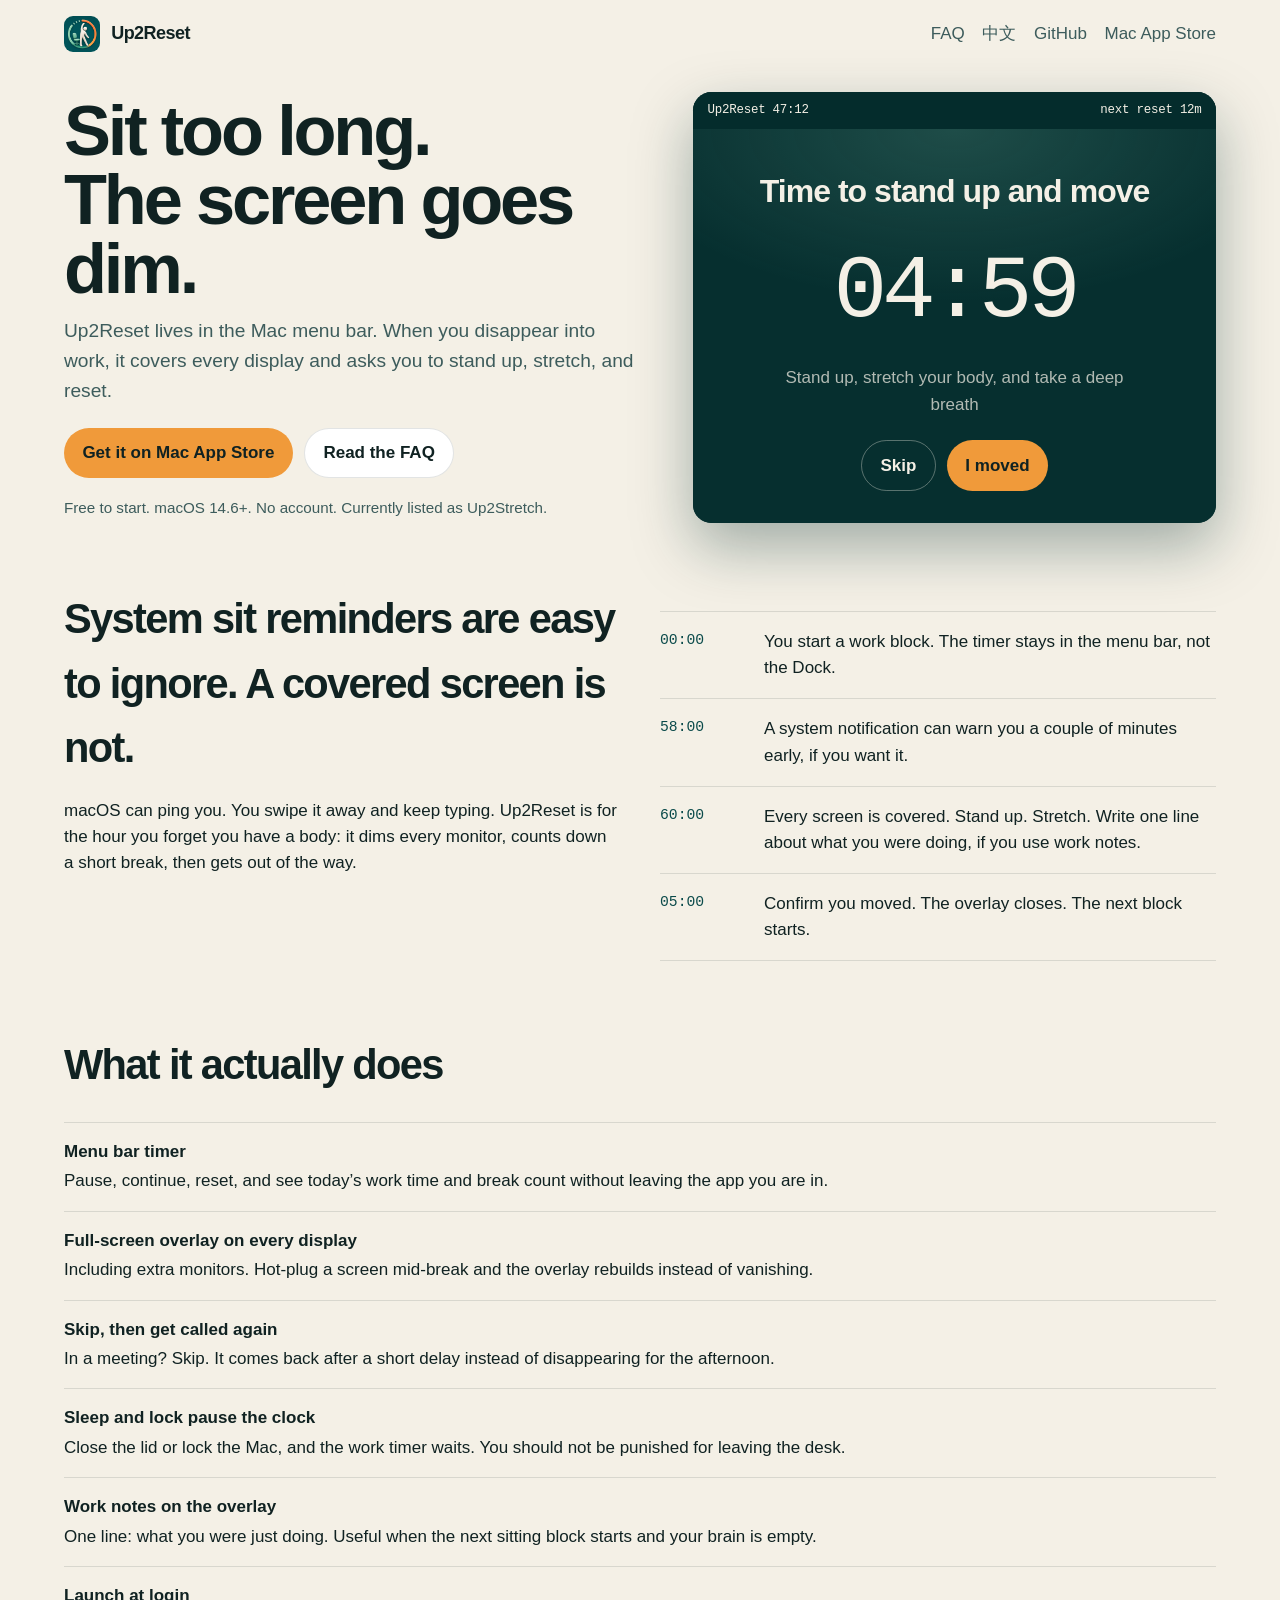
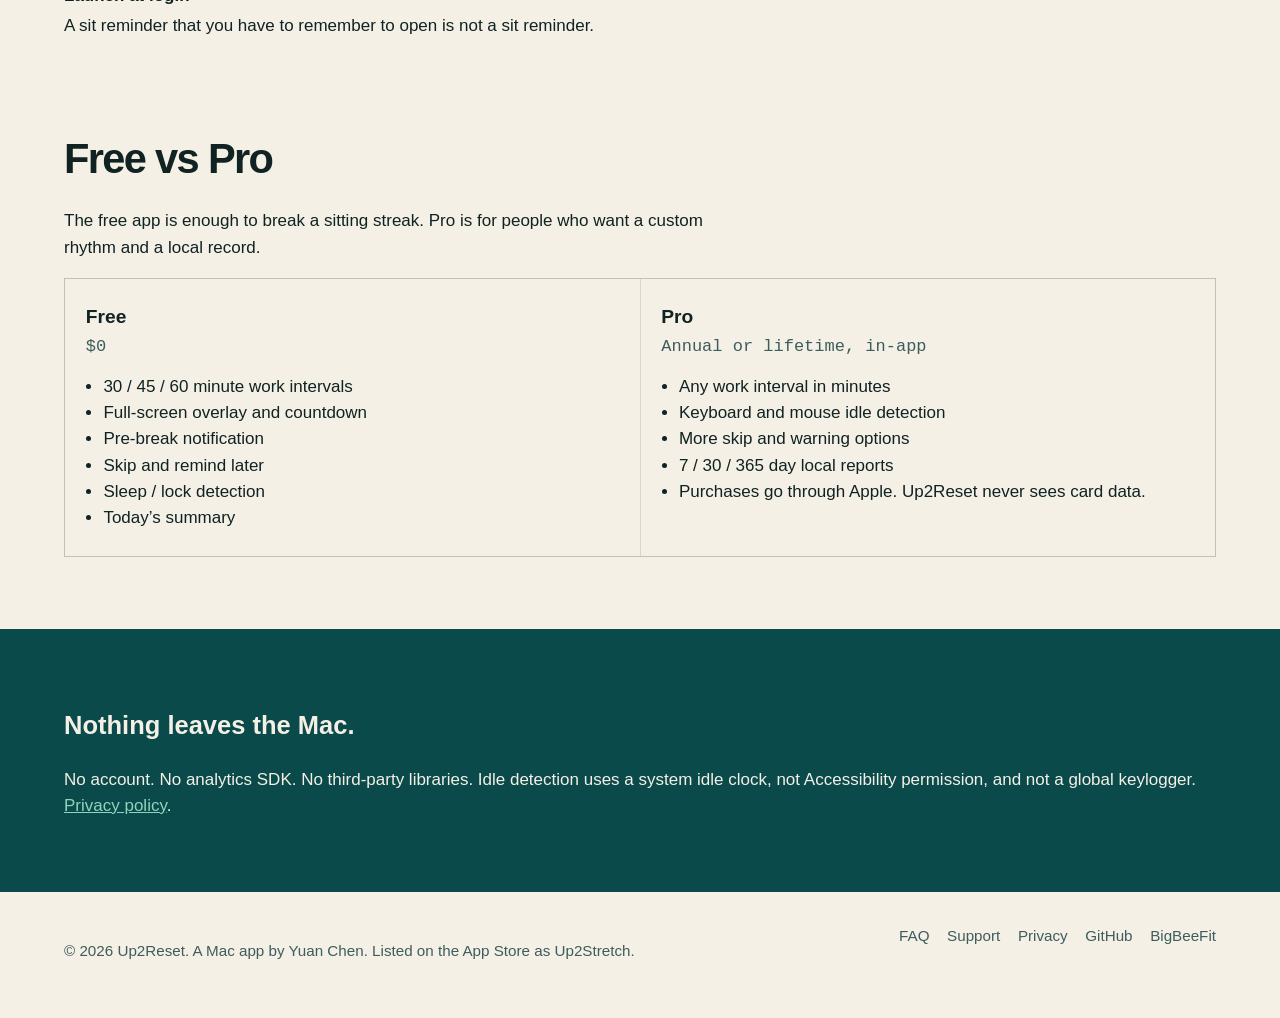
==== index.html @ 181621e6 "Initial public site and FAQ for Up2Reset. Product landing, privacy, support, and GitHub-indexed FAQ " ====
<!DOCTYPE html>
<html lang="en">
<head>
  <meta charset="utf-8">
  <meta name="viewport" content="width=device-width, initial-scale=1">
  <title>Up2Reset — Mac menu bar reminder to stand up and reset</title>
  <meta name="description" content="Up2Reset is a native macOS menu bar app that covers every screen when you have been sitting too long. Stand up, stretch, reset, then get back to work. No account. Data stays on your Mac.">
  <link rel="canonical" href="https://up2reset.com/">
  <link rel="alternate" hreflang="en" href="https://up2reset.com/">
  <link rel="alternate" hreflang="zh" href="https://up2reset.com/zh/">
  <link rel="alternate" hreflang="x-default" href="https://up2reset.com/">
  <meta property="og:type" content="website">
  <meta property="og:title" content="Up2Reset — sit less, reset at work">
  <meta property="og:description" content="A macOS menu bar timer that covers every display when it is time to stand up.">
  <meta property="og:url" content="https://up2reset.com/">
  <meta property="og:image" content="https://up2reset.com/assets/icon.png">
  <meta name="twitter:card" content="summary">
  <link rel="icon" href="/assets/icon.png">
  <link rel="stylesheet" href="/assets/site.css">
  <script type="application/ld+json">
  {
    "@context": "https://schema.org",
    "@graph": [
      {
        "@type": "SoftwareApplication",
        "name": "Up2Reset",
        "alternateName": "Up2Stretch",
        "applicationCategory": "HealthApplication",
        "operatingSystem": "macOS 14.6",
        "offers": {
          "@type": "Offer",
          "price": "0",
          "priceCurrency": "USD"
        },
        "description": "A native macOS menu bar app that reminds knowledge workers to stand up and take a short movement break.",
        "url": "https://up2reset.com/",
        "downloadUrl": "https://apps.apple.com/us/app/up2stretch/id6447865036?mt=12",
        "author": {
          "@type": "Person",
          "name": "Yuan Chen"
        }
      },
      {
        "@type": "FAQPage",
        "mainEntity": [
          {
            "@type": "Question",
            "name": "What is Up2Reset?",
            "acceptedAnswer": {
              "@type": "Answer",
              "text": "Up2Reset is a native macOS menu bar app for people who sit too long while coding, designing, writing, or studying. It times your work session and covers every screen when it is time to stand up."
            }
          },
          {
            "@type": "Question",
            "name": "Does Up2Reset collect my data?",
            "acceptedAnswer": {
              "@type": "Answer",
              "text": "No. Settings, today's summary, work notes, and reports stay on your Mac. There is no account and no analytics SDK."
            }
          },
          {
            "@type": "Question",
            "name": "Why does the Mac App Store listing say Up2Stretch?",
            "acceptedAnswer": {
              "@type": "Answer",
              "text": "The current Mac App Store listing is named Up2Stretch. Up2Reset is the product brand. Same app, same developer, same download."
            }
          }
        ]
      }
    ]
  }
  </script>
</head>
<body>
  <a class="skip" href="#main">Skip to content</a>
  <header class="wrap topbar">
    <a class="brand" href="/">
      <img src="/assets/icon.png" width="36" height="36" alt="">
      Up2Reset
    </a>
    <nav class="nav" aria-label="Primary">
      <a href="/faq/">FAQ</a>
      <a href="/zh/">中文</a>
      <a href="https://github.com/chenhuaizhe/up2reset">GitHub</a>
      <a href="https://apps.apple.com/us/app/up2stretch/id6447865036?mt=12">Mac App Store</a>
    </nav>
  </header>

  <main id="main">
    <section class="wrap hero">
      <div>
        <h1>Sit too long.<br>The screen goes dim.</h1>
        <p class="lede">Up2Reset lives in the Mac menu bar. When you disappear into work, it covers every display and asks you to stand up, stretch, and reset.</p>
        <div class="hero-actions">
          <a class="btn btn-primary" href="https://apps.apple.com/us/app/up2stretch/id6447865036?mt=12">Get it on Mac App Store</a>
          <a class="btn" href="/faq/" style="background:#fff;color:inherit;border:1px solid var(--line)">Read the FAQ</a>
        </div>
        <p class="note">Free to start. macOS 14.6+. No account. Currently listed as Up2Stretch.</p>
      </div>
      <div class="stage" aria-label="Break overlay preview">
        <div class="menubar">
          <span>Up2Reset  47:12</span>
          <span>next reset 12m</span>
        </div>
        <div class="overlay">
          <h2>Time to stand up and move</h2>
          <p class="count" id="count">05:00</p>
          <p class="prompt">Stand up, stretch your body, and take a deep breath</p>
          <div class="overlay-actions">
            <span class="btn btn-ghost">Skip</span>
            <span class="btn btn-primary">I moved</span>
          </div>
        </div>
      </div>
    </section>

    <section class="section">
      <div class="wrap split">
        <div>
          <h2>System sit reminders are easy to ignore. A covered screen is not.</h2>
          <p>macOS can ping you. You swipe it away and keep typing. Up2Reset is for the hour you forget you have a body: it dims every monitor, counts down a short break, then gets out of the way.</p>
        </div>
        <ol class="beats">
          <li>
            <time>00:00</time>
            <div>You start a work block. The timer stays in the menu bar, not the Dock.</div>
          </li>
          <li>
            <time>58:00</time>
            <div>A system notification can warn you a couple of minutes early, if you want it.</div>
          </li>
          <li>
            <time>60:00</time>
            <div>Every screen is covered. Stand up. Stretch. Write one line about what you were doing, if you use work notes.</div>
          </li>
          <li>
            <time>05:00</time>
            <div>Confirm you moved. The overlay closes. The next block starts.</div>
          </li>
        </ol>
      </div>
    </section>

    <section class="section">
      <div class="wrap">
        <h2>What it actually does</h2>
        <ul class="facts">
          <li>
            <strong>Menu bar timer</strong>
            Pause, continue, reset, and see today’s work time and break count without leaving the app you are in.
          </li>
          <li>
            <strong>Full-screen overlay on every display</strong>
            Including extra monitors. Hot-plug a screen mid-break and the overlay rebuilds instead of vanishing.
          </li>
          <li>
            <strong>Skip, then get called again</strong>
            In a meeting? Skip. It comes back after a short delay instead of disappearing for the afternoon.
          </li>
          <li>
            <strong>Sleep and lock pause the clock</strong>
            Close the lid or lock the Mac, and the work timer waits. You should not be punished for leaving the desk.
          </li>
          <li>
            <strong>Work notes on the overlay</strong>
            One line: what you were just doing. Useful when the next sitting block starts and your brain is empty.
          </li>
          <li>
            <strong>Launch at login</strong>
            A sit reminder that you have to remember to open is not a sit reminder.
          </li>
        </ul>
      </div>
    </section>

    <section class="section">
      <div class="wrap">
        <h2>Free vs Pro</h2>
        <p>The free app is enough to break a sitting streak. Pro is for people who want a custom rhythm and a local record.</p>
        <div class="plans">
          <article class="plan">
            <h3>Free</h3>
            <p class="price">$0</p>
            <ul>
              <li>30 / 45 / 60 minute work intervals</li>
              <li>Full-screen overlay and countdown</li>
              <li>Pre-break notification</li>
              <li>Skip and remind later</li>
              <li>Sleep / lock detection</li>
              <li>Today’s summary</li>
            </ul>
          </article>
          <article class="plan">
            <h3>Pro</h3>
            <p class="price">Annual or lifetime, in-app</p>
            <ul>
              <li>Any work interval in minutes</li>
              <li>Keyboard and mouse idle detection</li>
              <li>More skip and warning options</li>
              <li>7 / 30 / 365 day local reports</li>
              <li>Purchases go through Apple. Up2Reset never sees card data.</li>
            </ul>
          </article>
        </div>
      </div>
    </section>

    <section class="band">
      <div class="wrap">
        <h2>Nothing leaves the Mac.</h2>
        <p>No account. No analytics SDK. No third-party libraries. Idle detection uses a system idle clock, not Accessibility permission, and not a global keylogger. <a href="/privacy/">Privacy policy</a>.</p>
      </div>
    </section>
  </main>

  <footer class="foot">
    <div class="wrap">
      <p>© 2026 Up2Reset. A Mac app by Yuan Chen. Listed on the App Store as Up2Stretch.</p>
      <nav>
        <a href="/faq/">FAQ</a>
        <a href="/support/">Support</a>
        <a href="/privacy/">Privacy</a>
        <a href="https://github.com/chenhuaizhe/up2reset">GitHub</a>
        <a href="https://www.bigbeefit.com/">BigBeeFit</a>
      </nav>
    </div>
  </footer>
  <script src="/assets/site.js"></script>
</body>
</html>
---- assets/site.css ----
:root {
  --teal: #0a4a4a;
  --teal-deep: #062f2f;
  --mint: #8ed4bc;
  --orange: #f09a3a;
  --cream: #f4f0e6;
  --ink: #102222;
  --muted: #3d5c5c;
  --line: color-mix(in oklab, var(--ink) 12%, transparent);
  --font: -apple-system, BlinkMacSystemFont, "Segoe UI", sans-serif;
  --mono: ui-monospace, "SF Mono", Menlo, monospace;
  --max: 72rem;
  --pad: clamp(1.25rem, 4vw, 2.5rem);
}

*,
*::before,
*::after {
  box-sizing: border-box;
}

html {
  scroll-behavior: smooth;
}

body {
  margin: 0;
  color: var(--ink);
  background: var(--cream);
  font-family: var(--font);
  font-size: 1.0625rem;
  line-height: 1.55;
  text-rendering: optimizeLegibility;
}

img {
  max-width: 100%;
  height: auto;
}

a {
  color: var(--teal);
}

a:hover {
  color: var(--teal-deep);
}

:focus-visible {
  outline: 3px solid var(--orange);
  outline-offset: 3px;
}

.skip {
  position: absolute;
  left: 1rem;
  top: -3rem;
  background: var(--ink);
  color: var(--cream);
  padding: 0.5rem 0.75rem;
}

.skip:focus {
  top: 1rem;
}

.wrap {
  width: min(var(--max), 100% - var(--pad) * 2);
  margin-inline: auto;
}

.topbar {
  display: flex;
  align-items: center;
  justify-content: space-between;
  gap: 1rem;
  padding: 1rem 0;
}

.brand {
  display: flex;
  align-items: center;
  gap: 0.7rem;
  color: inherit;
  text-decoration: none;
  font-weight: 700;
  letter-spacing: -0.03em;
  font-size: 1.125rem;
}

.brand img {
  width: 36px;
  height: 36px;
  border-radius: 9px;
}

.nav {
  display: flex;
  flex-wrap: wrap;
  gap: 0.35rem 1.1rem;
  align-items: center;
}

.nav a {
  color: var(--muted);
  text-decoration: none;
}

.nav a:hover,
.nav a[aria-current="page"] {
  color: var(--ink);
}

.btn {
  display: inline-flex;
  align-items: center;
  justify-content: center;
  gap: 0.4rem;
  border: 0;
  border-radius: 999px;
  padding: 0.7rem 1.15rem;
  font: inherit;
  font-weight: 700;
  text-decoration: none;
  cursor: pointer;
}

.btn-primary {
  background: var(--orange);
  color: var(--ink);
}

.btn-primary:hover {
  color: var(--ink);
  filter: brightness(1.05);
}

.btn-ghost {
  background: transparent;
  color: var(--cream);
  border: 1px solid color-mix(in oklab, var(--cream) 35%, transparent);
}

.hero {
  display: grid;
  grid-template-columns: minmax(0, 1.05fr) minmax(18rem, 0.95fr);
  gap: clamp(1.5rem, 4vw, 3.5rem);
  align-items: center;
  padding: 1.5rem 0 4rem;
}

.hero h1 {
  margin: 0 0 0.85rem;
  font-size: clamp(2.4rem, 6vw, 4.4rem);
  line-height: 0.98;
  letter-spacing: -0.045em;
}

.lede {
  margin: 0 0 1.4rem;
  font-size: 1.2rem;
  max-width: 36rem;
  color: var(--muted);
}

.hero-actions {
  display: flex;
  flex-wrap: wrap;
  gap: 0.7rem;
  margin-bottom: 1.1rem;
}

.note {
  margin: 0;
  color: var(--muted);
  font-size: 0.95rem;
}

.stage {
  background: var(--teal-deep);
  color: var(--cream);
  border-radius: 1.15rem;
  overflow: hidden;
  box-shadow: 0 24px 60px color-mix(in oklab, var(--teal-deep) 35%, transparent);
}

.menubar {
  display: flex;
  justify-content: space-between;
  gap: 1rem;
  padding: 0.55rem 0.9rem;
  background: color-mix(in oklab, black 28%, var(--teal));
  font-family: var(--mono);
  font-size: 0.78rem;
  letter-spacing: -0.02em;
}

.overlay {
  min-height: 22rem;
  padding: 2.4rem 1.2rem 2rem;
  text-align: center;
  background:
    radial-gradient(120% 80% at 50% 0%, color-mix(in oklab, var(--mint) 18%, transparent), transparent 55%),
    var(--teal-deep);
}

.overlay h2 {
  margin: 0;
  font-size: clamp(1.4rem, 3vw, 2rem);
  letter-spacing: -0.03em;
}

.count {
  margin: 0.4rem 0 0.2rem;
  font-family: var(--mono);
  font-weight: 200;
  font-size: clamp(3.6rem, 8vw, 5.6rem);
  letter-spacing: -0.06em;
  font-variant-numeric: tabular-nums;
}

.prompt {
  margin: 0 auto 1.4rem;
  max-width: 24rem;
  color: color-mix(in oklab, var(--cream) 72%, transparent);
}

.overlay-actions {
  display: flex;
  justify-content: center;
  gap: 0.7rem;
}

.section {
  padding: 0 0 4.5rem;
}

.section h2 {
  margin: 0 0 0.75rem;
  font-size: clamp(1.8rem, 4vw, 2.6rem);
  letter-spacing: -0.04em;
}

.section > .wrap > p,
.prose p {
  max-width: 40rem;
}

.split {
  display: grid;
  grid-template-columns: 1fr 1fr;
  gap: 2.5rem;
  align-items: start;
}

.beats {
  margin: 1.5rem 0 0;
  padding: 0;
  list-style: none;
  border-top: 1px solid var(--line);
}

.beats li {
  display: grid;
  grid-template-columns: 5.5rem 1fr;
  gap: 1rem;
  padding: 1.05rem 0;
  border-bottom: 1px solid var(--line);
}

.beats time {
  font-family: var(--mono);
  color: var(--teal);
  font-size: 0.92rem;
}

.facts {
  margin: 1.5rem 0 0;
  padding: 0;
  list-style: none;
}

.facts li {
  padding: 1rem 0;
  border-top: 1px solid var(--line);
}

.facts strong {
  display: block;
  margin-bottom: 0.2rem;
}

.band {
  background: var(--teal);
  color: var(--cream);
  padding: 3.5rem 0;
}

.band a {
  color: var(--mint);
}

.band h2 {
  color: var(--cream);
}

.plans {
  display: grid;
  grid-template-columns: 1fr 1fr;
  gap: 1px;
  background: var(--line);
  border: 1px solid var(--line);
}

.plan {
  background: var(--cream);
  padding: 1.4rem 1.3rem 1.5rem;
}

.plan h3 {
  margin: 0 0 0.2rem;
  font-size: 1.2rem;
}

.price {
  font-family: var(--mono);
  margin: 0 0 0.8rem;
  color: var(--muted);
}

.plan ul {
  margin: 0;
  padding-left: 1.1rem;
}

.faq details {
  border-top: 1px solid var(--line);
}

.faq details:last-child {
  border-bottom: 1px solid var(--line);
}

.faq summary {
  cursor: pointer;
  padding: 1rem 0;
  font-weight: 700;
}

.faq details p {
  margin: 0 0 1rem;
  color: var(--muted);
}

.page-hero {
  padding: 2rem 0 2.5rem;
}

.page-hero h1 {
  margin: 0 0 0.6rem;
  font-size: clamp(2rem, 5vw, 3.2rem);
  letter-spacing: -0.04em;
}

.prose h2 {
  margin-top: 2rem;
  letter-spacing: -0.03em;
}

.prose ul {
  padding-left: 1.15rem;
}

.foot {
  padding: 2rem 0 2.5rem;
  color: var(--muted);
  font-size: 0.95rem;
}

.foot .wrap {
  display: flex;
  flex-wrap: wrap;
  gap: 0.8rem 1.4rem;
  justify-content: space-between;
}

.foot nav {
  display: flex;
  flex-wrap: wrap;
  gap: 0.8rem 1.1rem;
}

.foot a {
  color: var(--muted);
  text-decoration: none;
}

.foot a:hover {
  color: var(--ink);
}

@media (max-width: 840px) {
  .hero,
  .split,
  .plans {
    grid-template-columns: 1fr;
  }

  .beats li {
    grid-template-columns: 1fr;
    gap: 0.25rem;
  }
}

@media (prefers-reduced-motion: reduce) {
  html {
    scroll-behavior: auto;
  }
}
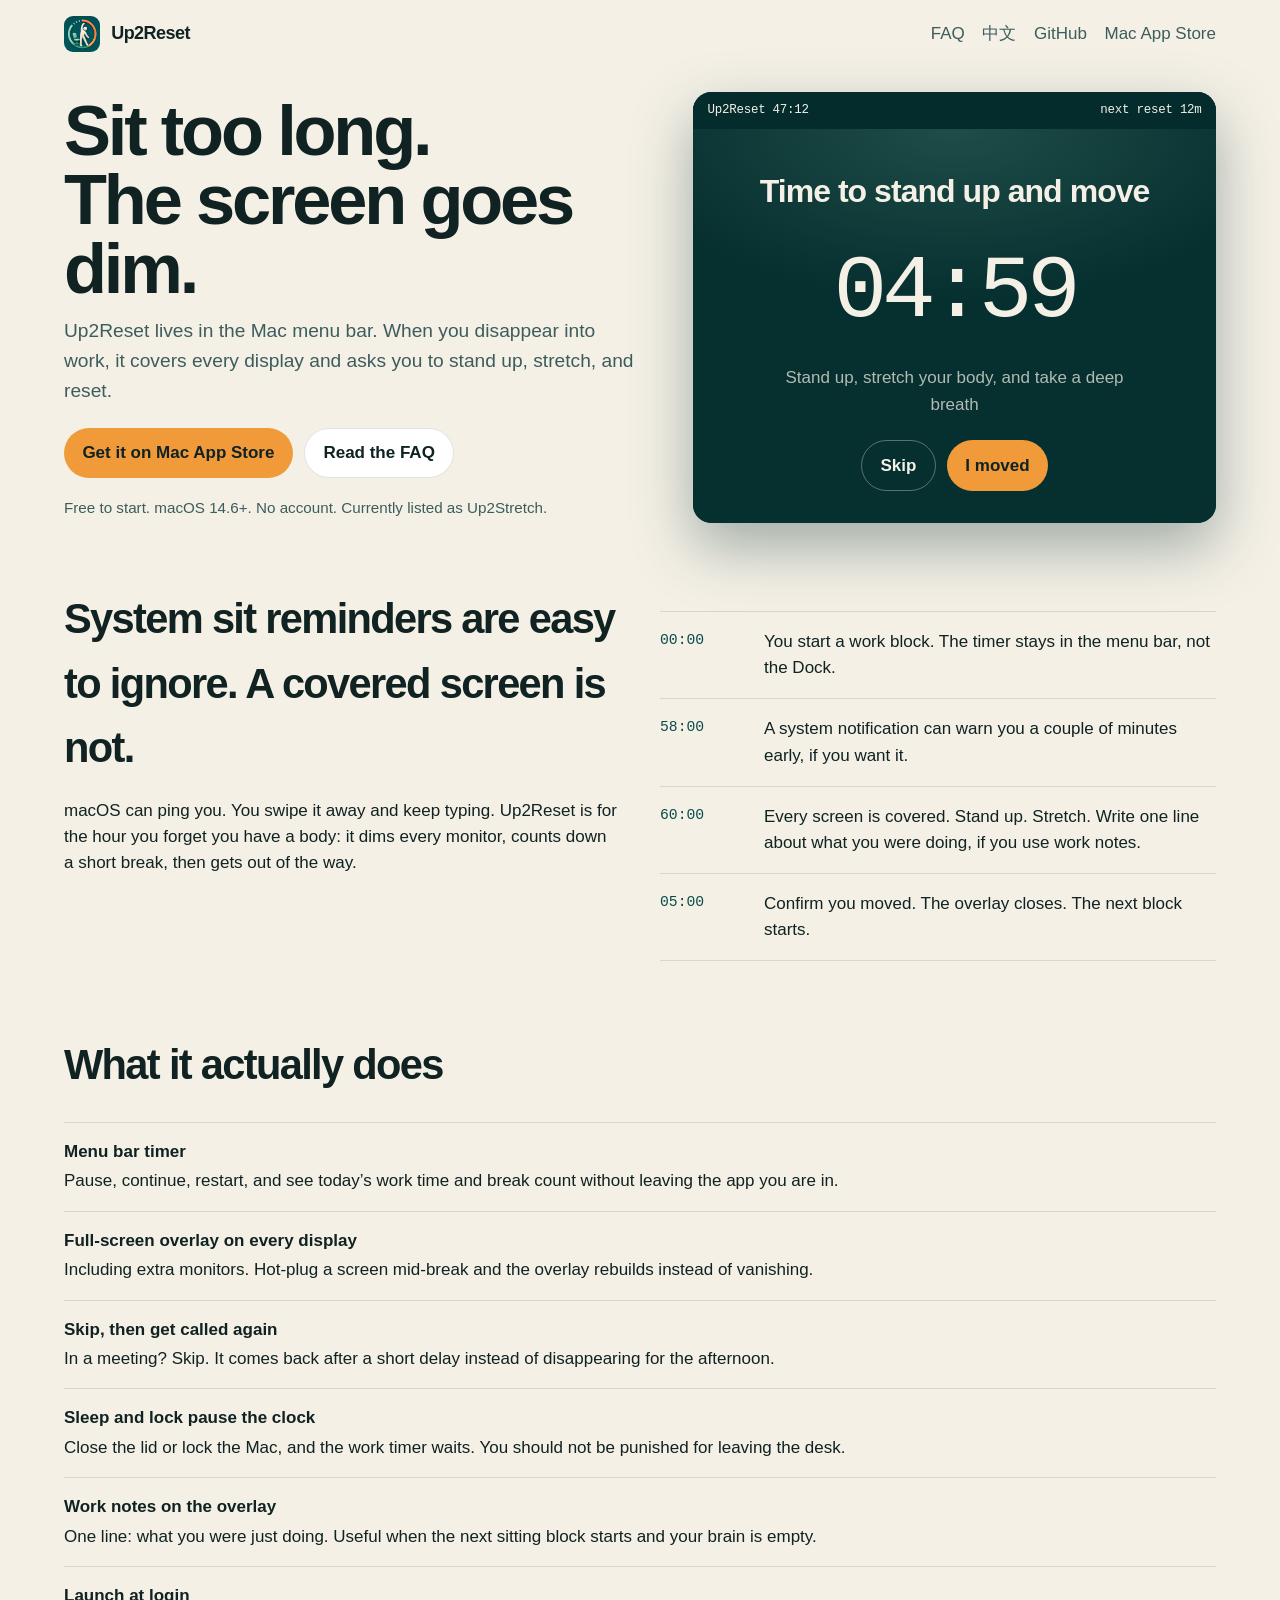
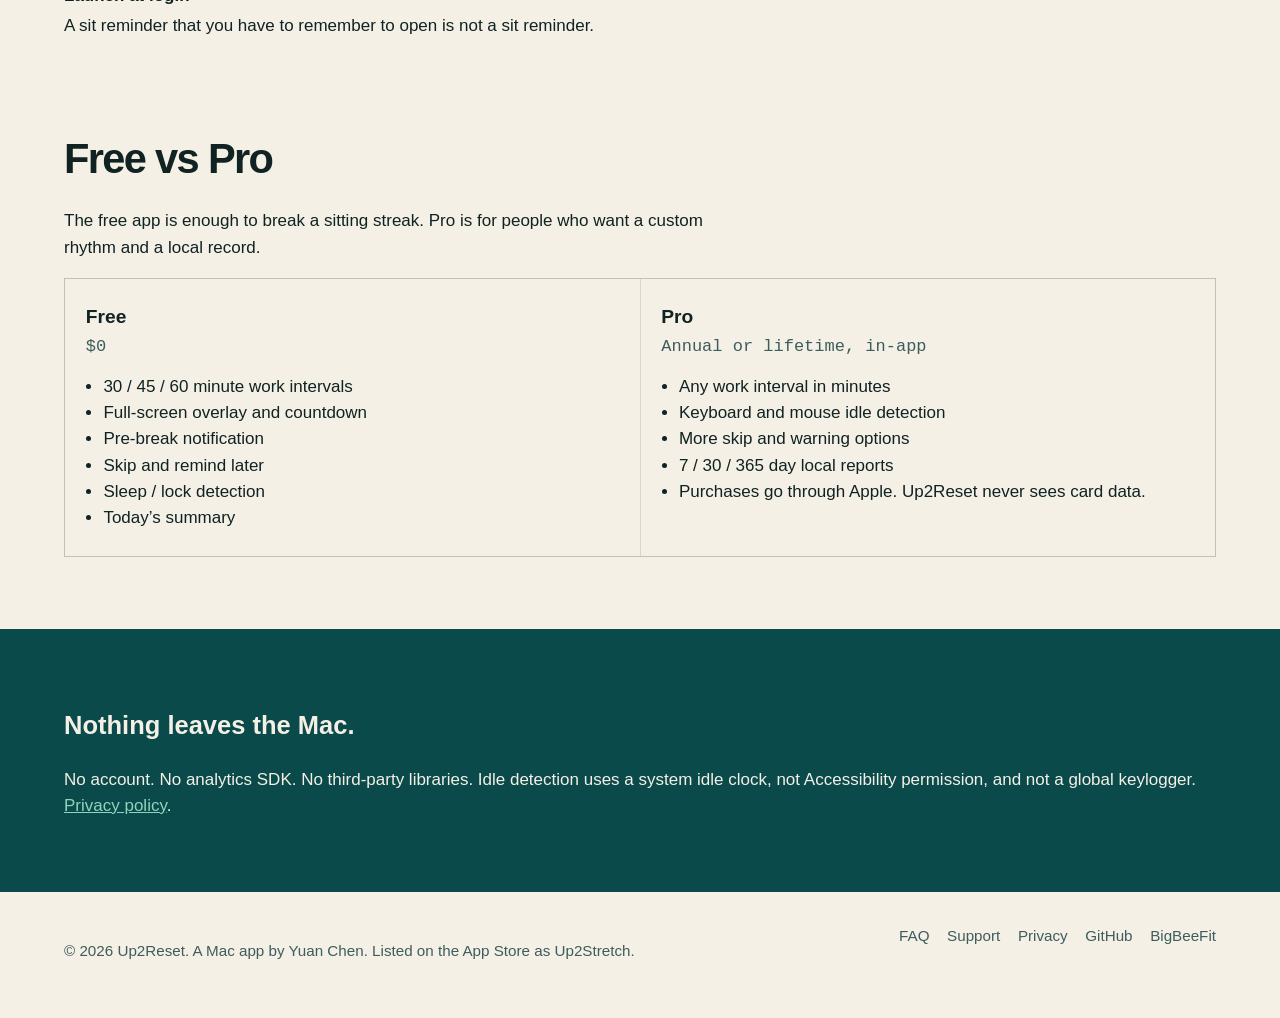
==== commit d15cd7cd: "Fix timer copy: restart, not reset. Avoid colliding with the Up2Reset product name on the public sit" ====
--- a/index.html
+++ b/index.html
@@ -149,7 +149,7 @@
         <ul class="facts">
           <li>
             <strong>Menu bar timer</strong>
-            Pause, continue, reset, and see today’s work time and break count without leaving the app you are in.
+            Pause, continue, restart, and see today’s work time and break count without leaving the app you are in.
           </li>
           <li>
             <strong>Full-screen overlay on every display</strong>
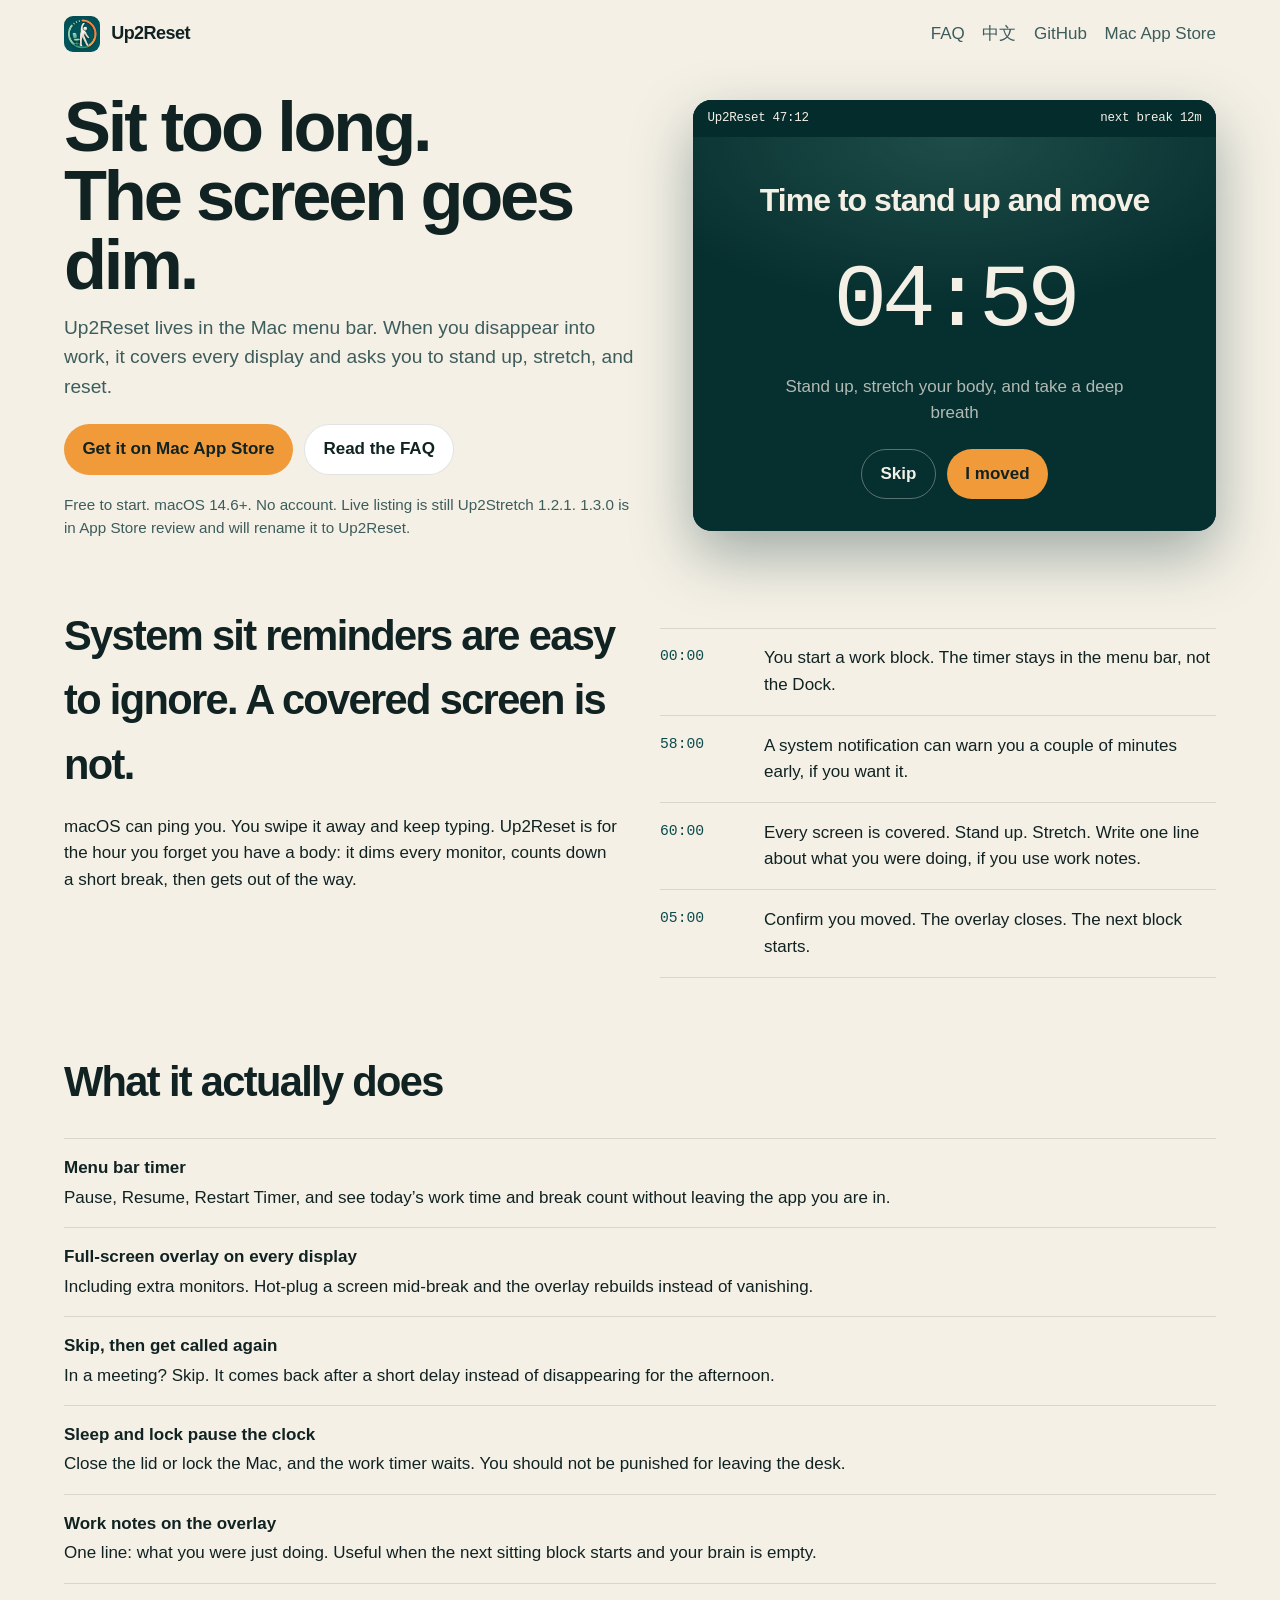
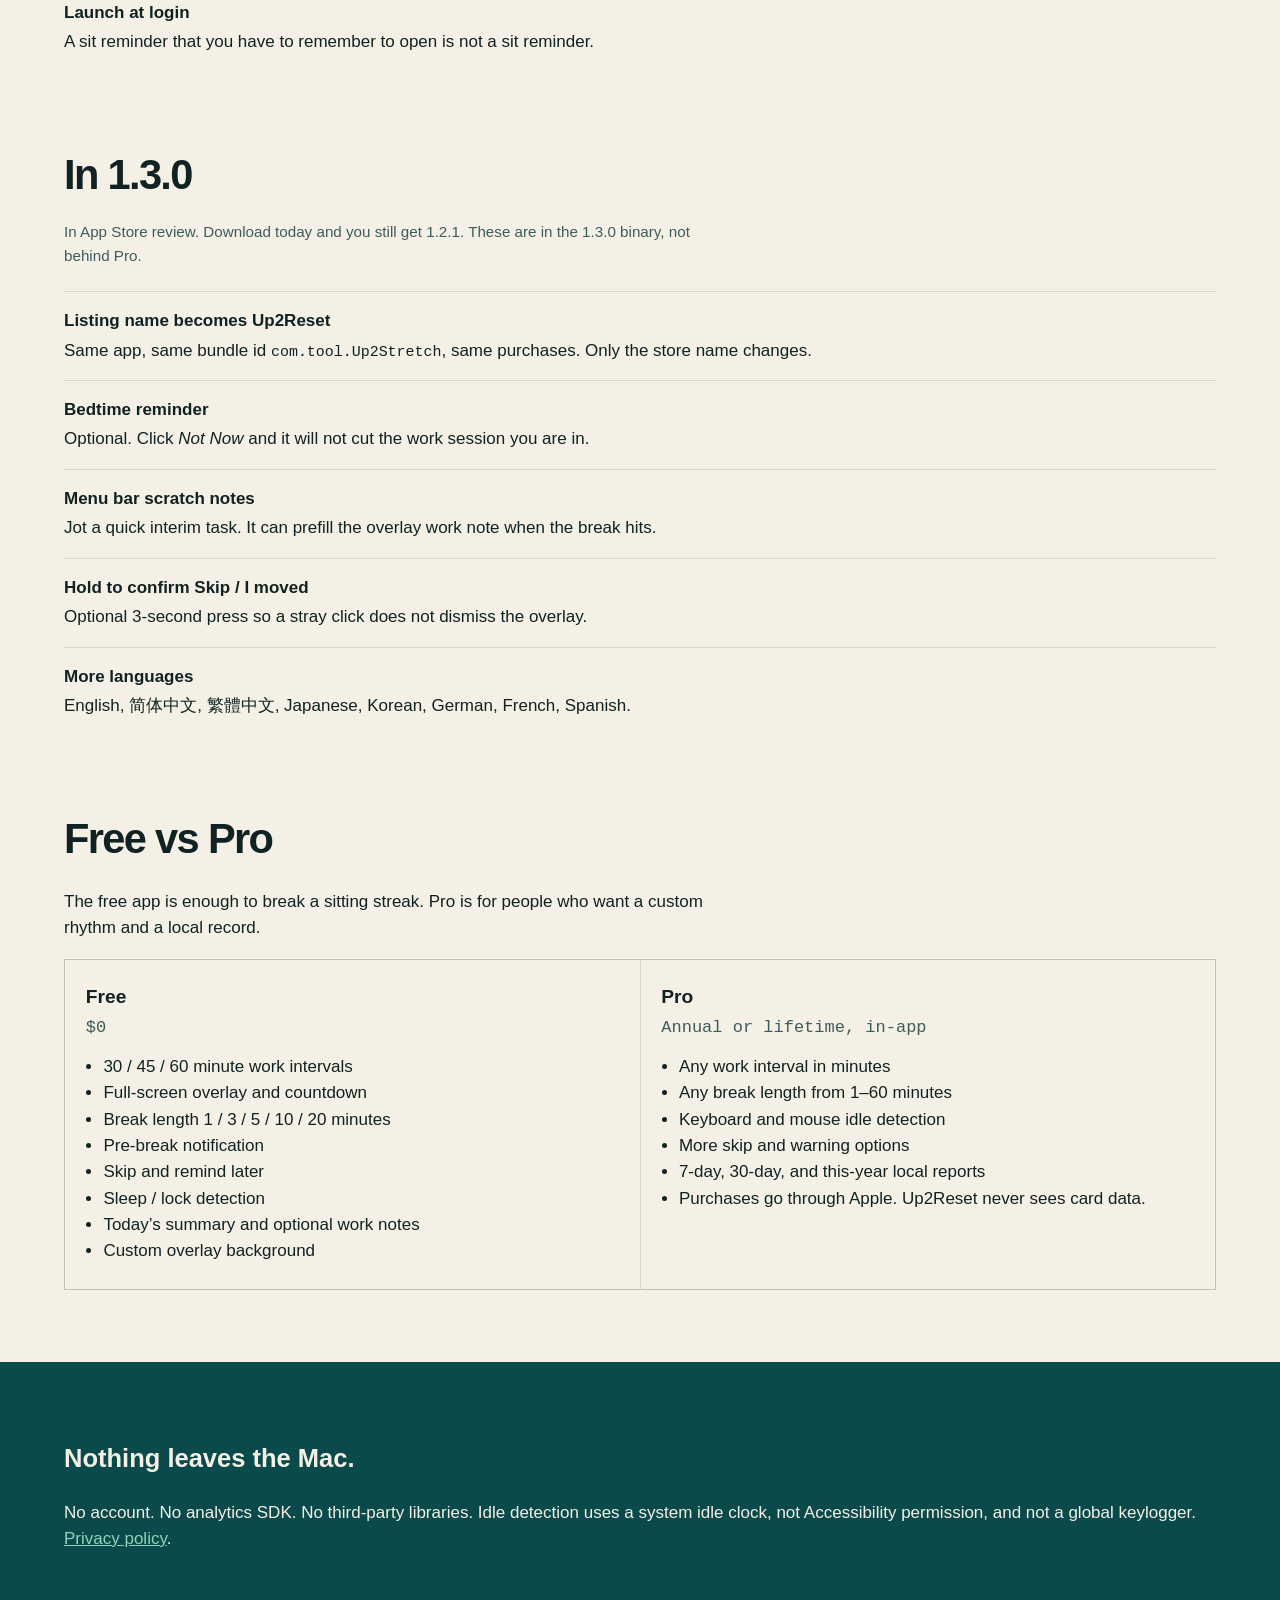
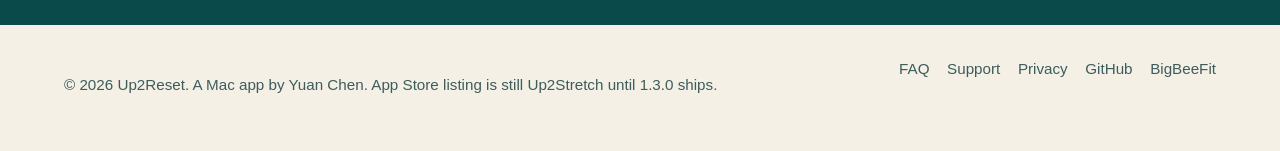
==== commit 4b958491: "对齐 1.3.0：补晚睡/随手记/长按/多语言，并标明商店仍是 1.2.1。 现网 listing 还叫 Up2Stretch；站点按代码写清免费/Pro 边界和审核中功能，避免把未上架能力说成现在就" ====
--- a/index.html
+++ b/index.html
@@ -64,7 +64,7 @@
             "name": "Why does the Mac App Store listing say Up2Stretch?",
             "acceptedAnswer": {
               "@type": "Answer",
-              "text": "The current Mac App Store listing is named Up2Stretch. Up2Reset is the product brand. Same app, same developer, same download."
+              "text": "The live Mac App Store listing is still named Up2Stretch (version 1.2.1). Up2Reset is the product brand. Version 1.3.0 is in App Store review and will rename the listing to Up2Reset. Same app, same developer, same download. Bundle id stays com.tool.Up2Stretch."
             }
           }
         ]
@@ -97,12 +97,12 @@
           <a class="btn btn-primary" href="https://apps.apple.com/us/app/up2stretch/id6447865036?mt=12">Get it on Mac App Store</a>
           <a class="btn" href="/faq/" style="background:#fff;color:inherit;border:1px solid var(--line)">Read the FAQ</a>
         </div>
-        <p class="note">Free to start. macOS 14.6+. No account. Currently listed as Up2Stretch.</p>
+        <p class="note">Free to start. macOS 14.6+. No account. Live listing is still Up2Stretch 1.2.1. 1.3.0 is in App Store review and will rename it to Up2Reset.</p>
       </div>
       <div class="stage" aria-label="Break overlay preview">
         <div class="menubar">
           <span>Up2Reset  47:12</span>
-          <span>next reset 12m</span>
+          <span>next break 12m</span>
         </div>
         <div class="overlay">
           <h2>Time to stand up and move</h2>
@@ -149,7 +149,7 @@
         <ul class="facts">
           <li>
             <strong>Menu bar timer</strong>
-            Pause, continue, restart, and see today’s work time and break count without leaving the app you are in.
+            Pause, Resume, Restart Timer, and see today’s work time and break count without leaving the app you are in.
           </li>
           <li>
             <strong>Full-screen overlay on every display</strong>
@@ -170,6 +170,35 @@
           <li>
             <strong>Launch at login</strong>
             A sit reminder that you have to remember to open is not a sit reminder.
+          </li>
+        </ul>
+      </div>
+    </section>
+
+    <section class="section">
+      <div class="wrap">
+        <h2>In 1.3.0</h2>
+        <p class="note">In App Store review. Download today and you still get 1.2.1. These are in the 1.3.0 binary, not behind Pro.</p>
+        <ul class="facts">
+          <li>
+            <strong>Listing name becomes Up2Reset</strong>
+            Same app, same bundle id <code>com.tool.Up2Stretch</code>, same purchases. Only the store name changes.
+          </li>
+          <li>
+            <strong>Bedtime reminder</strong>
+            Optional. Click <em>Not Now</em> and it will not cut the work session you are in.
+          </li>
+          <li>
+            <strong>Menu bar scratch notes</strong>
+            Jot a quick interim task. It can prefill the overlay work note when the break hits.
+          </li>
+          <li>
+            <strong>Hold to confirm Skip / I moved</strong>
+            Optional 3-second press so a stray click does not dismiss the overlay.
+          </li>
+          <li>
+            <strong>More languages</strong>
+            English, 简体中文, 繁體中文, Japanese, Korean, German, French, Spanish.
           </li>
         </ul>
       </div>
@@ -186,10 +215,12 @@
             <ul>
               <li>30 / 45 / 60 minute work intervals</li>
               <li>Full-screen overlay and countdown</li>
+              <li>Break length 1 / 3 / 5 / 10 / 20 minutes</li>
               <li>Pre-break notification</li>
               <li>Skip and remind later</li>
               <li>Sleep / lock detection</li>
-              <li>Today’s summary</li>
+              <li>Today’s summary and optional work notes</li>
+              <li>Custom overlay background</li>
             </ul>
           </article>
           <article class="plan">
@@ -197,9 +228,10 @@
             <p class="price">Annual or lifetime, in-app</p>
             <ul>
               <li>Any work interval in minutes</li>
+              <li>Any break length from 1–60 minutes</li>
               <li>Keyboard and mouse idle detection</li>
               <li>More skip and warning options</li>
-              <li>7 / 30 / 365 day local reports</li>
+              <li>7-day, 30-day, and this-year local reports</li>
               <li>Purchases go through Apple. Up2Reset never sees card data.</li>
             </ul>
           </article>
@@ -217,7 +249,7 @@
 
   <footer class="foot">
     <div class="wrap">
-      <p>© 2026 Up2Reset. A Mac app by Yuan Chen. Listed on the App Store as Up2Stretch.</p>
+      <p>© 2026 Up2Reset. A Mac app by Yuan Chen. App Store listing is still Up2Stretch until 1.3.0 ships.</p>
       <nav>
         <a href="/faq/">FAQ</a>
         <a href="/support/">Support</a>
--- a/assets/site.css
+++ b/assets/site.css
@@ -290,6 +290,11 @@
   margin-bottom: 0.2rem;
 }
 
+code {
+  font-family: var(--mono);
+  font-size: 0.88em;
+}
+
 .band {
   background: var(--teal);
   color: var(--cream);
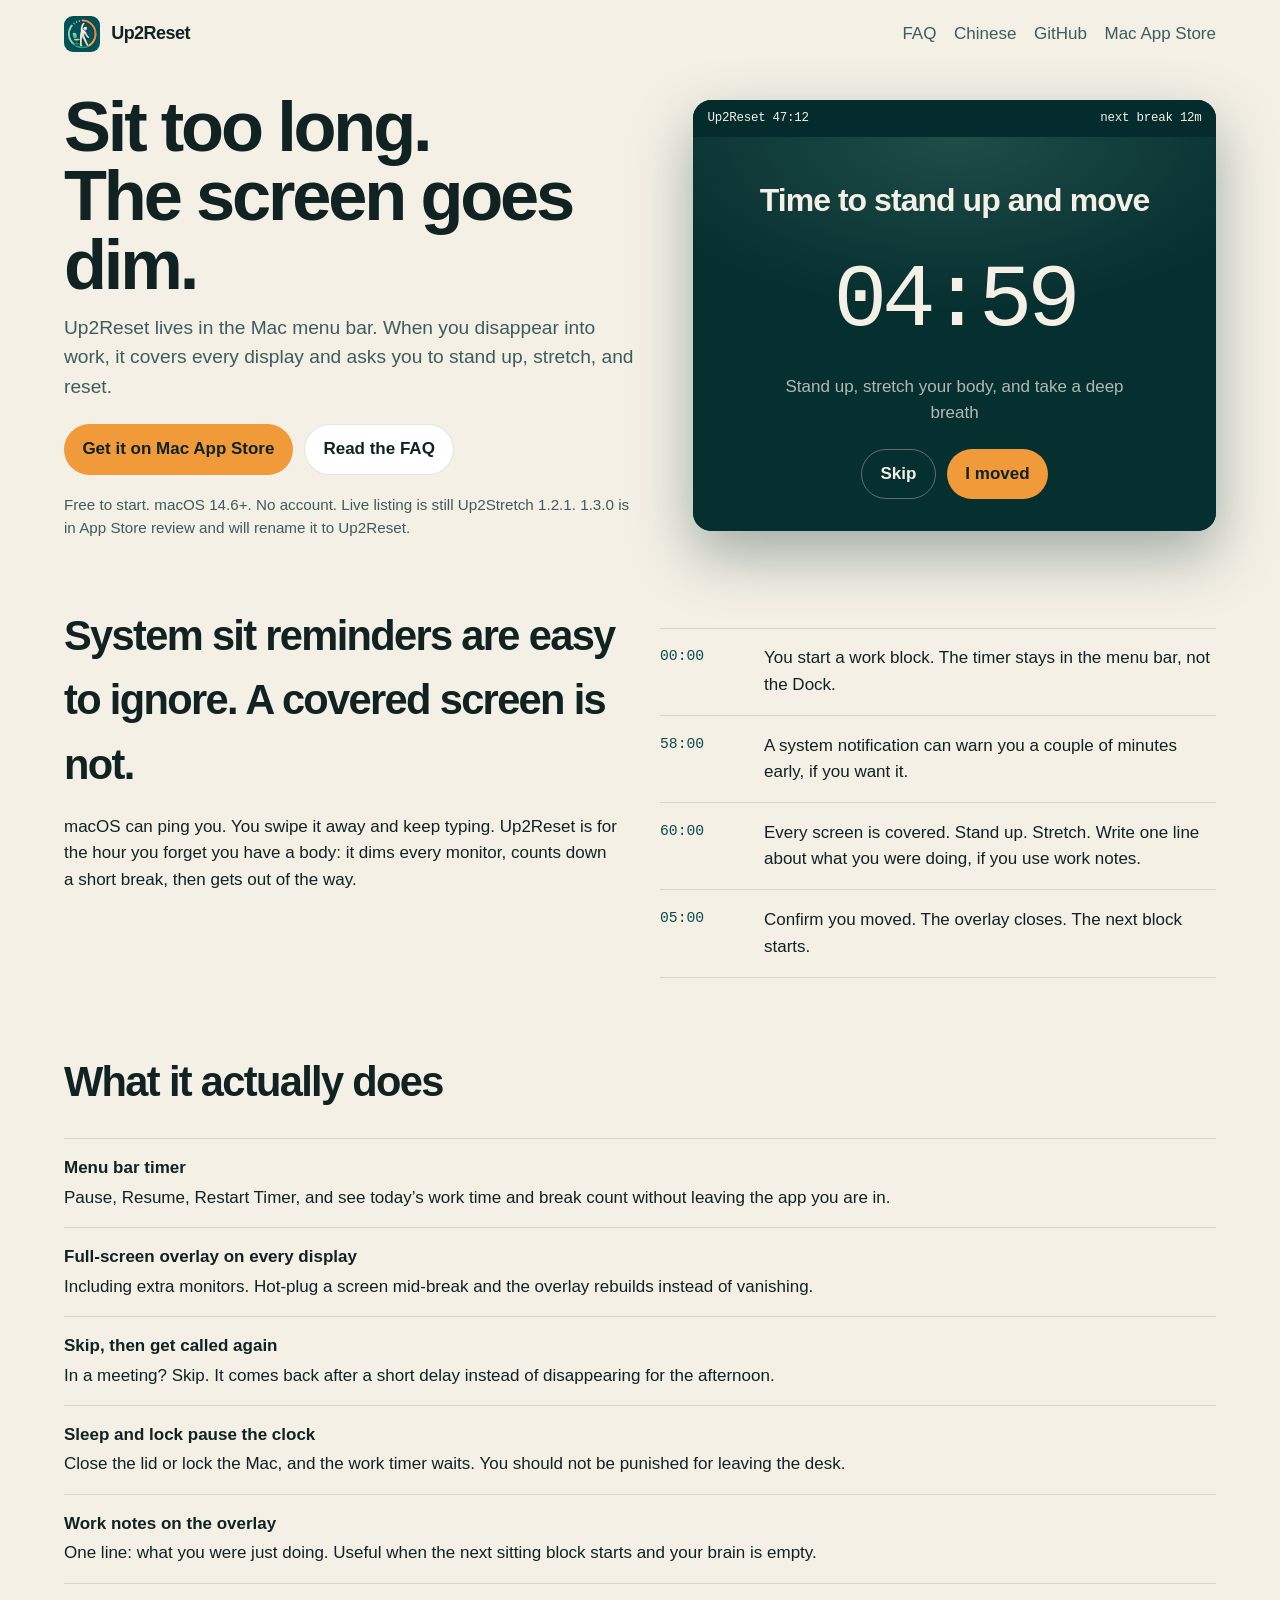
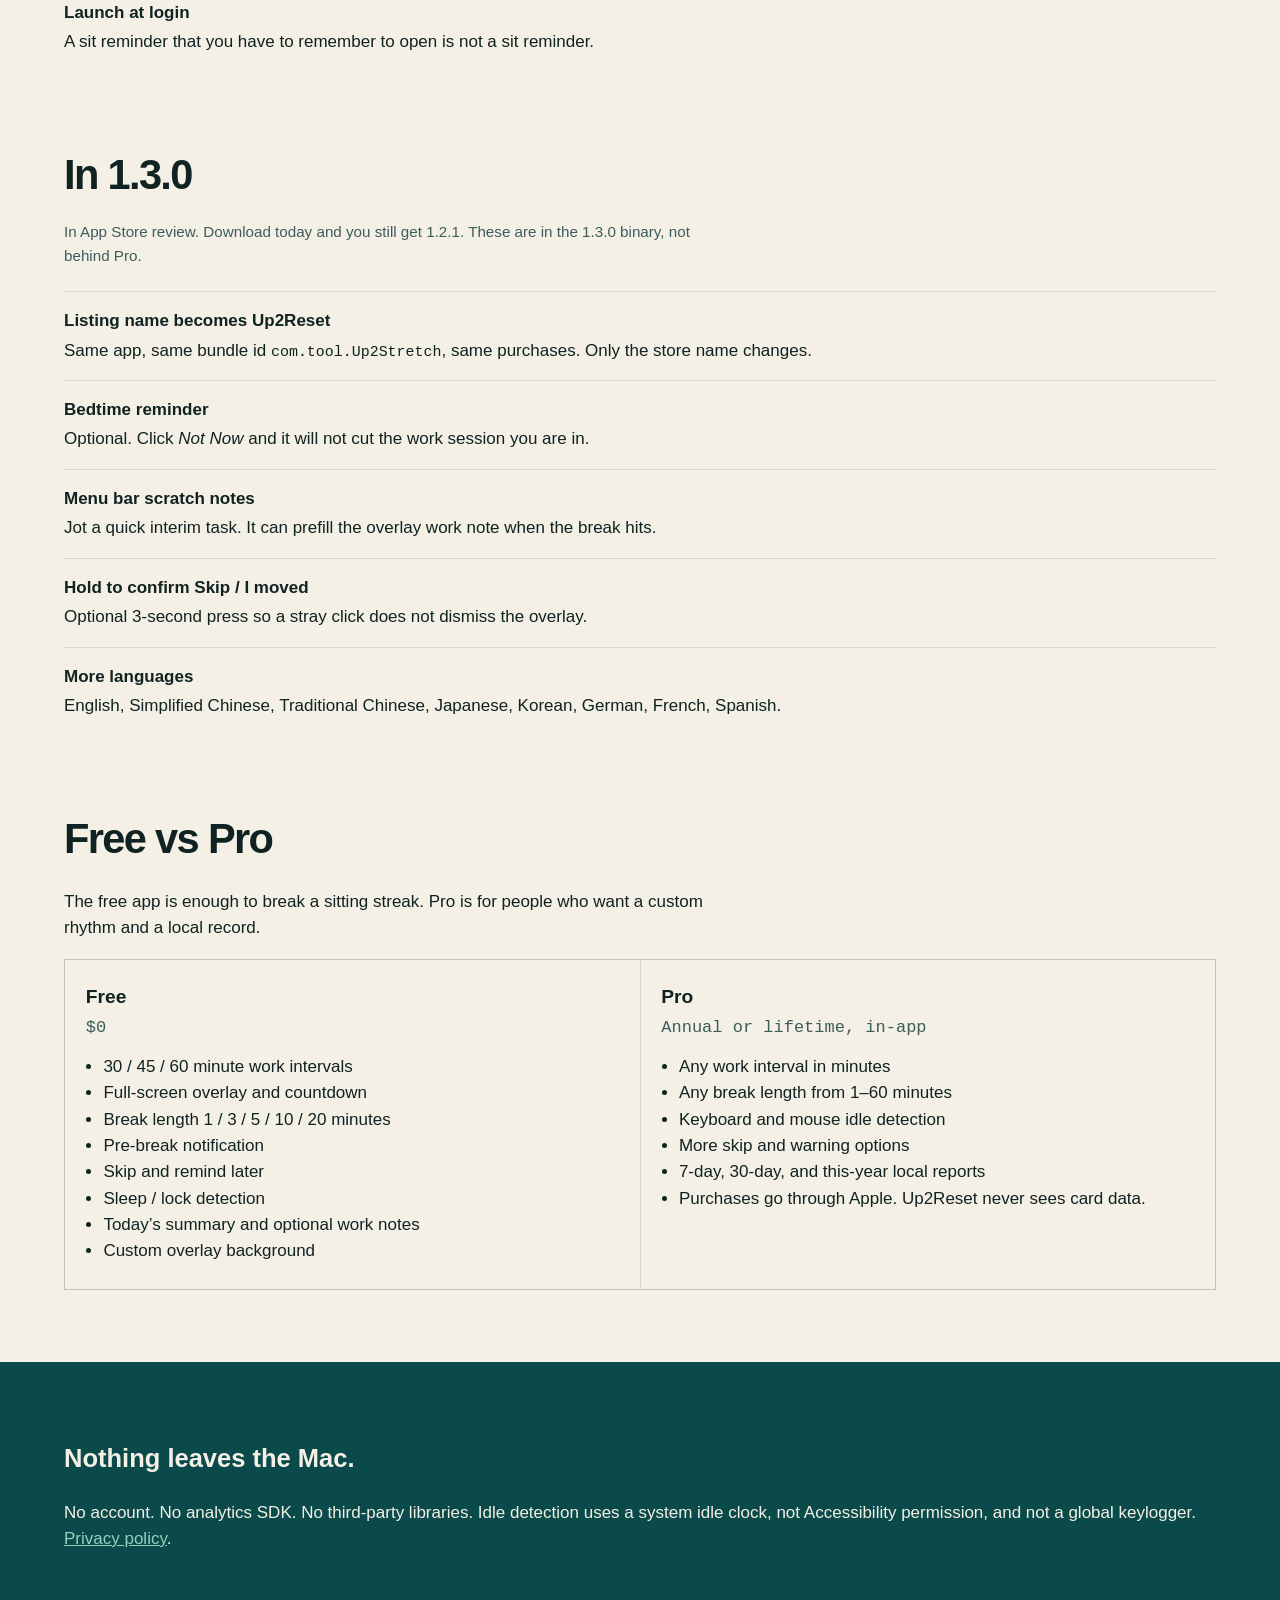
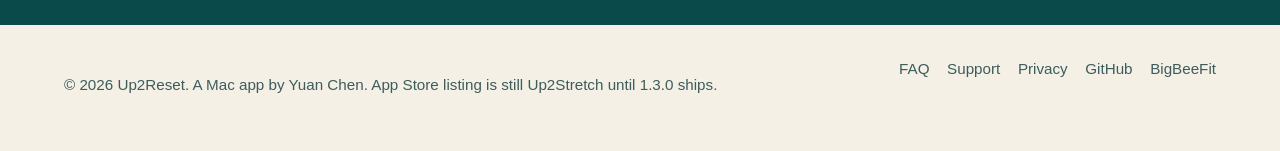
==== commit ae4b863c: "英文页去掉中文，FAQ/隐私/支持拆成独立中文页。 Co-authored-by: Cursor <cursoragent@cursor.com> Agent-Tool: cursor Agent-S" ====
--- a/index.html
+++ b/index.html
@@ -82,7 +82,7 @@
     </a>
     <nav class="nav" aria-label="Primary">
       <a href="/faq/">FAQ</a>
-      <a href="/zh/">中文</a>
+      <a href="/zh/">Chinese</a>
       <a href="https://github.com/chenhuaizhe/up2reset">GitHub</a>
       <a href="https://apps.apple.com/us/app/up2stretch/id6447865036?mt=12">Mac App Store</a>
     </nav>
@@ -198,7 +198,7 @@
           </li>
           <li>
             <strong>More languages</strong>
-            English, 简体中文, 繁體中文, Japanese, Korean, German, French, Spanish.
+            English, Simplified Chinese, Traditional Chinese, Japanese, Korean, German, French, Spanish.
           </li>
         </ul>
       </div>
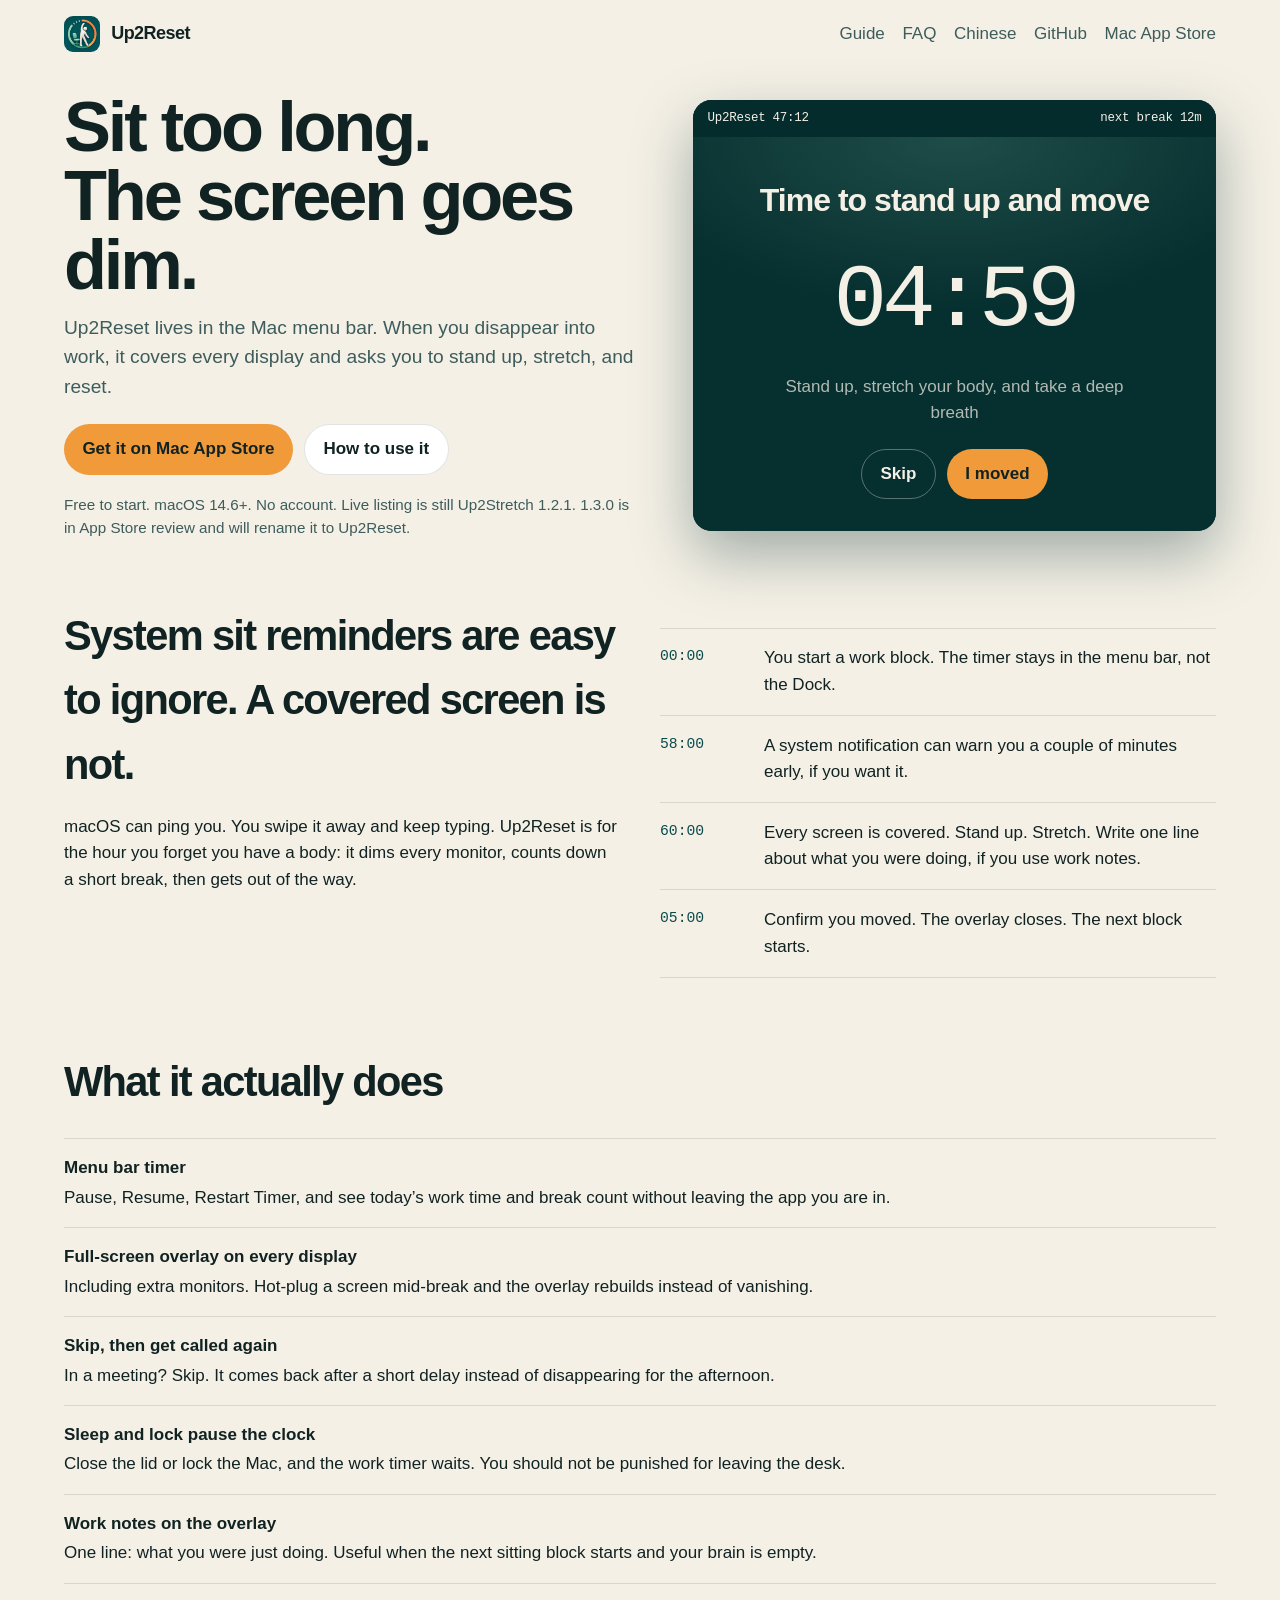
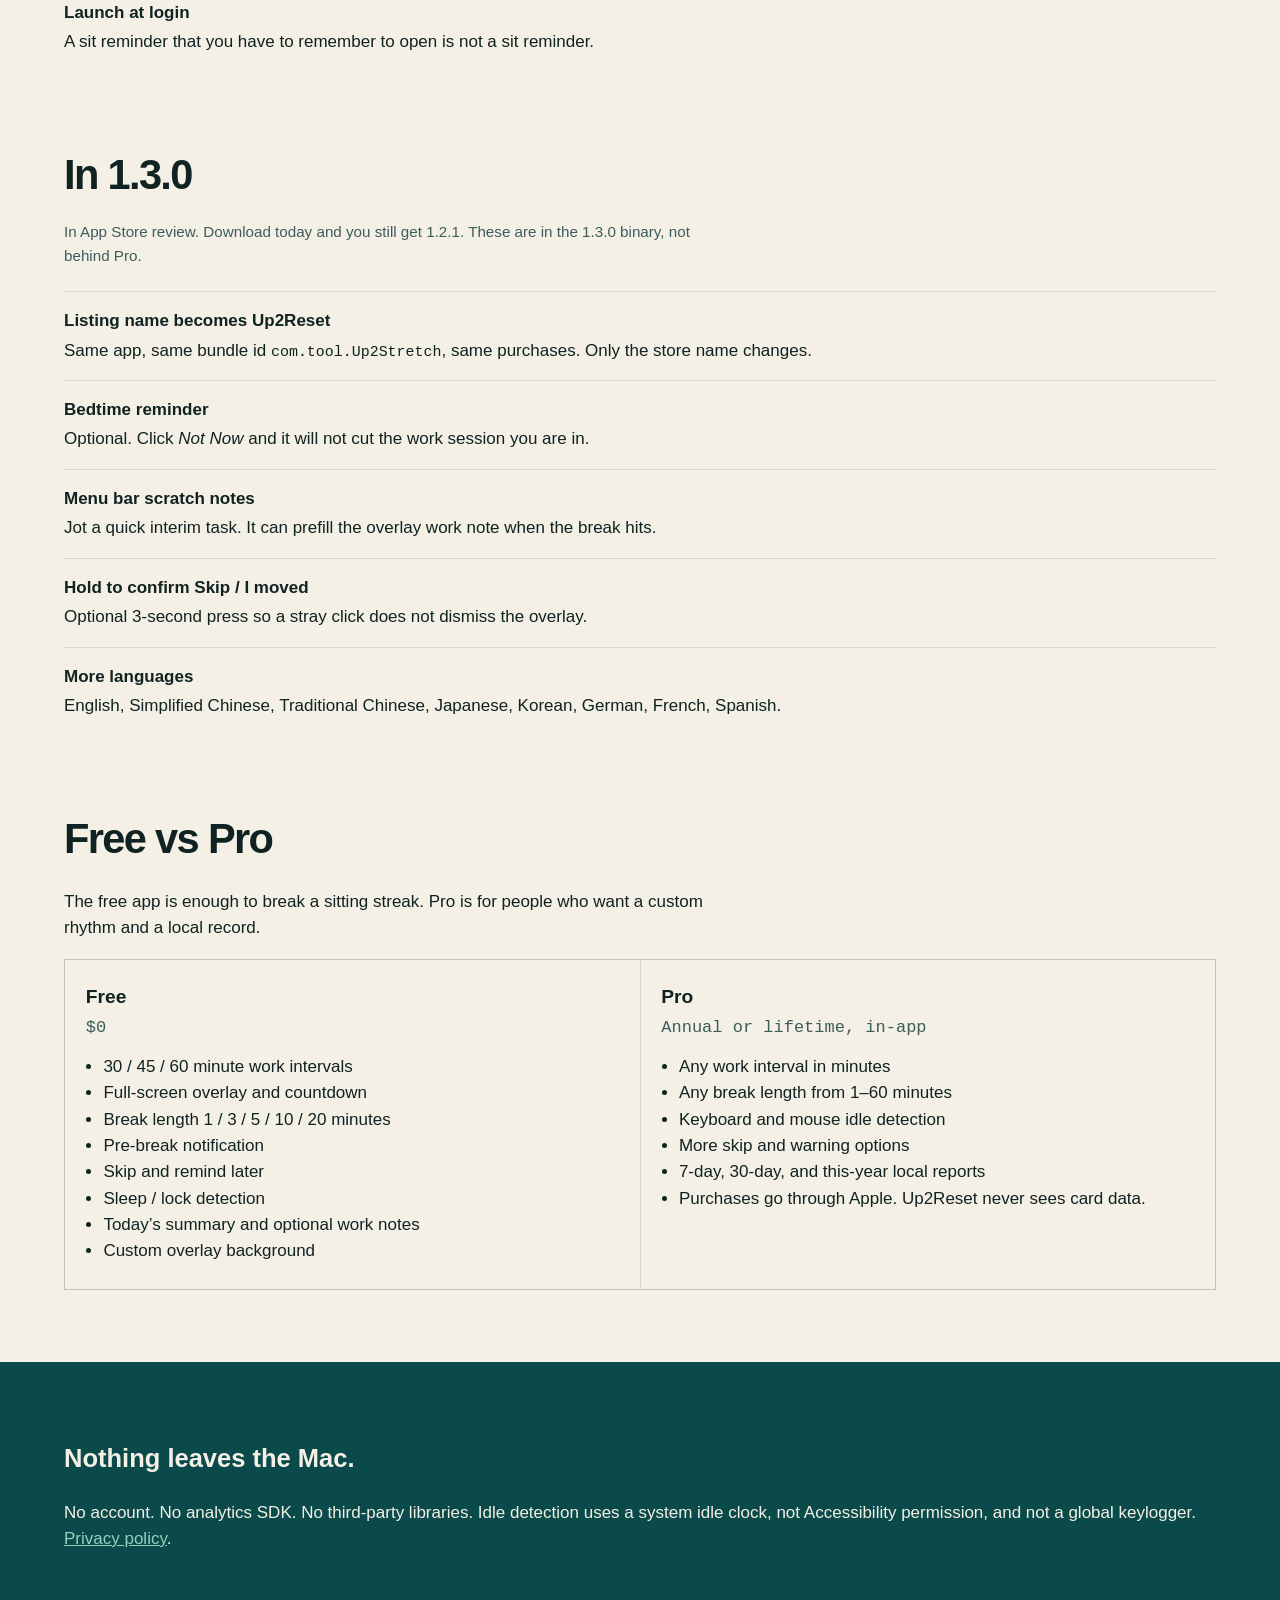
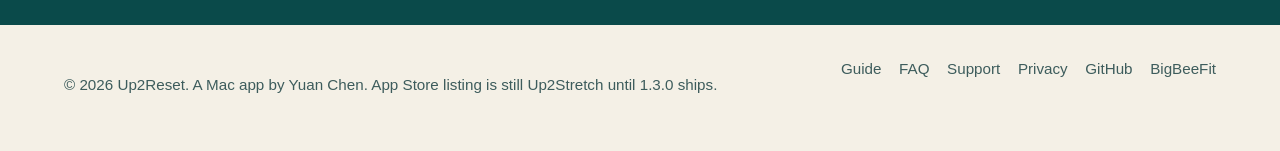
==== commit f5d139ea: "加使用教程：从菜单栏找到 App，走完第一次休息。 英文 /guide/，中文 /zh/guide/。按真实按钮写，不堆设置说明书。  Co-authored-by: Cursor <cursorag" ====
--- a/index.html
+++ b/index.html
@@ -81,6 +81,7 @@
       Up2Reset
     </a>
     <nav class="nav" aria-label="Primary">
+      <a href="/guide/">Guide</a>
       <a href="/faq/">FAQ</a>
       <a href="/zh/">Chinese</a>
       <a href="https://github.com/chenhuaizhe/up2reset">GitHub</a>
@@ -95,7 +96,7 @@
         <p class="lede">Up2Reset lives in the Mac menu bar. When you disappear into work, it covers every display and asks you to stand up, stretch, and reset.</p>
         <div class="hero-actions">
           <a class="btn btn-primary" href="https://apps.apple.com/us/app/up2stretch/id6447865036?mt=12">Get it on Mac App Store</a>
-          <a class="btn" href="/faq/" style="background:#fff;color:inherit;border:1px solid var(--line)">Read the FAQ</a>
+          <a class="btn" href="/guide/" style="background:#fff;color:inherit;border:1px solid var(--line)">How to use it</a>
         </div>
         <p class="note">Free to start. macOS 14.6+. No account. Live listing is still Up2Stretch 1.2.1. 1.3.0 is in App Store review and will rename it to Up2Reset.</p>
       </div>
@@ -251,6 +252,7 @@
     <div class="wrap">
       <p>© 2026 Up2Reset. A Mac app by Yuan Chen. App Store listing is still Up2Stretch until 1.3.0 ships.</p>
       <nav>
+        <a href="/guide/">Guide</a>
         <a href="/faq/">FAQ</a>
         <a href="/support/">Support</a>
         <a href="/privacy/">Privacy</a>
--- a/assets/site.css
+++ b/assets/site.css
@@ -367,6 +367,58 @@
   letter-spacing: -0.04em;
 }
 
+.guide-toc {
+  display: flex;
+  flex-wrap: wrap;
+  gap: 0.45rem 1.15rem;
+  margin: 0 0 2.2rem;
+  padding: 0;
+  list-style: none;
+  font-size: 0.95rem;
+}
+
+.guide-toc a {
+  color: var(--muted);
+  text-decoration: none;
+}
+
+.guide-toc a:hover {
+  color: var(--ink);
+}
+
+.guide h2 {
+  scroll-margin-top: 1.2rem;
+}
+
+.callout {
+  max-width: 40rem;
+  margin: 0 0 2rem;
+  padding: 1rem 1.15rem;
+  background: color-mix(in oklab, var(--mint) 18%, var(--cream));
+  border-radius: 0.85rem;
+}
+
+.callout p {
+  margin: 0;
+}
+
+.guide ol {
+  margin: 0.4rem 0 0;
+  padding-left: 1.2rem;
+}
+
+.guide li + li {
+  margin-top: 0.45rem;
+}
+
+.guide .kbd {
+  font-family: var(--mono);
+  font-size: 0.86em;
+  padding: 0.05em 0.35em;
+  border: 1px solid var(--line);
+  border-radius: 0.35rem;
+}
+
 .prose h2 {
   margin-top: 2rem;
   letter-spacing: -0.03em;
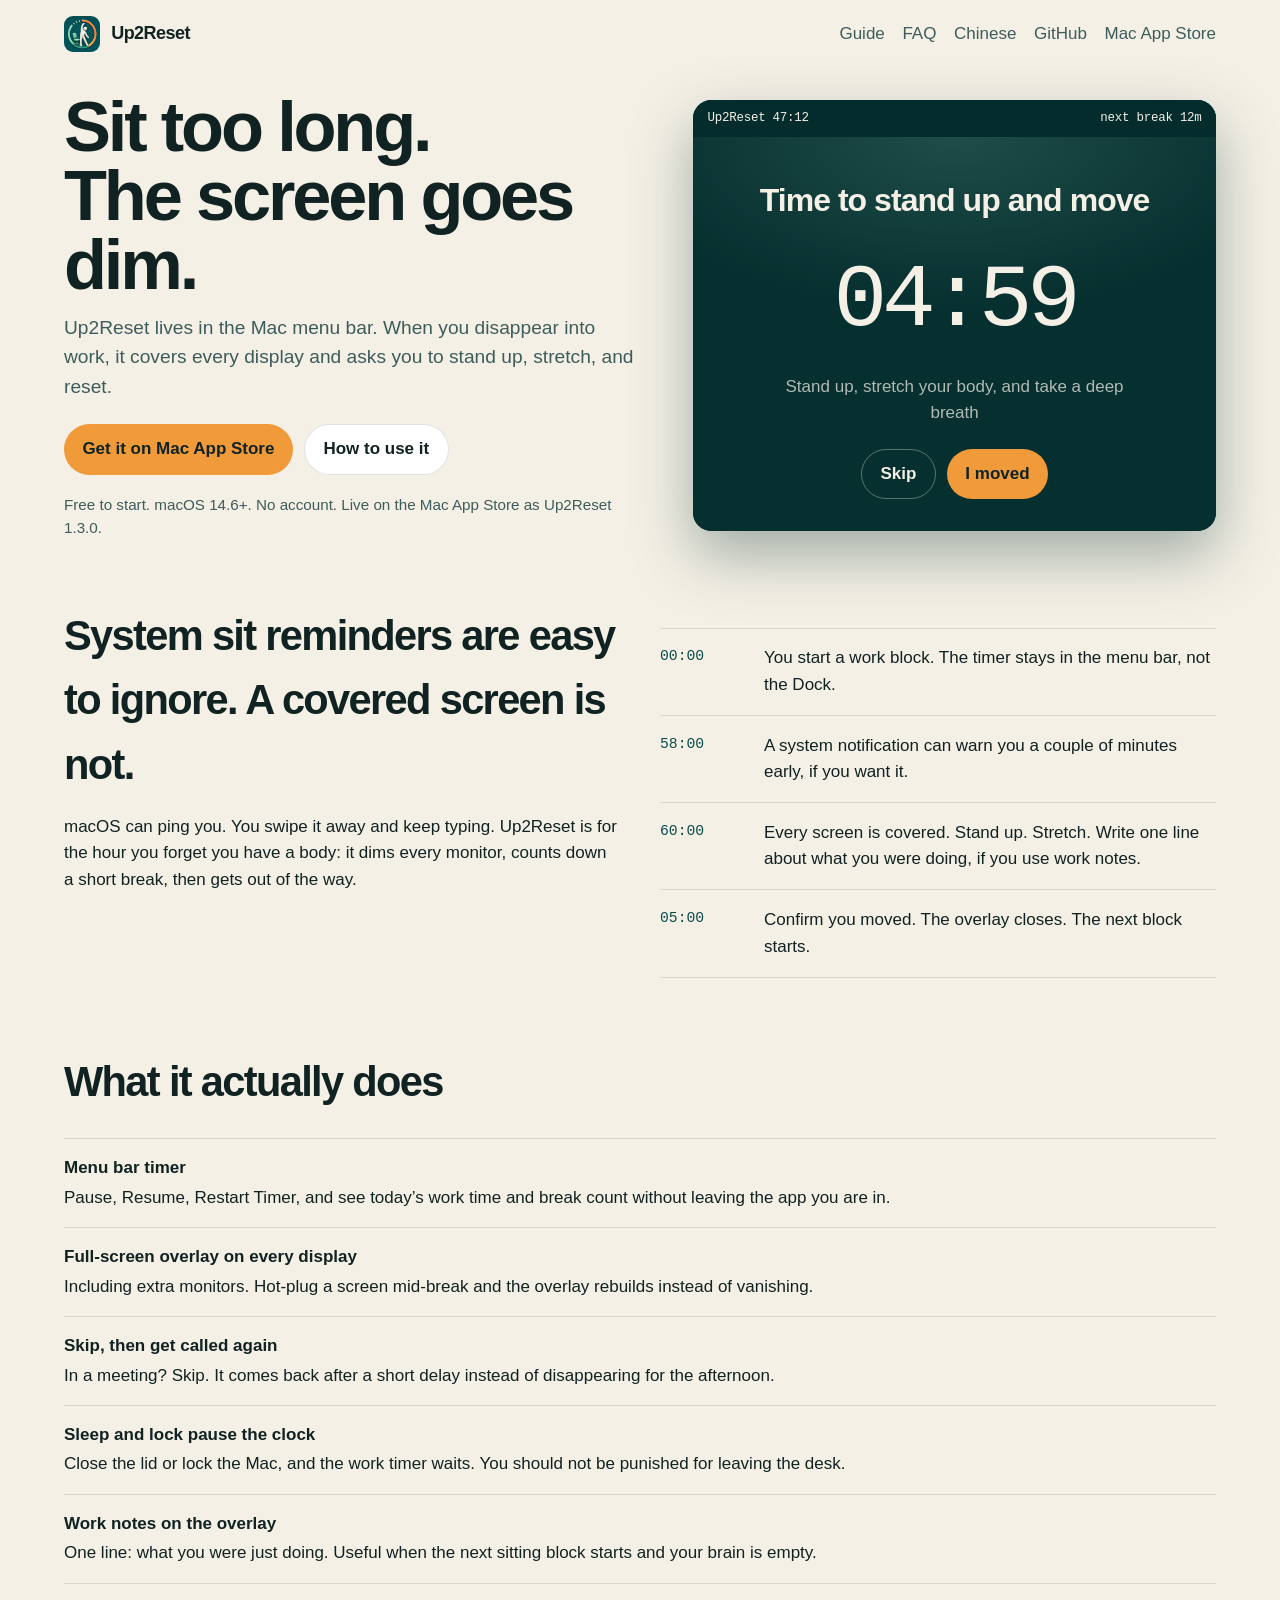
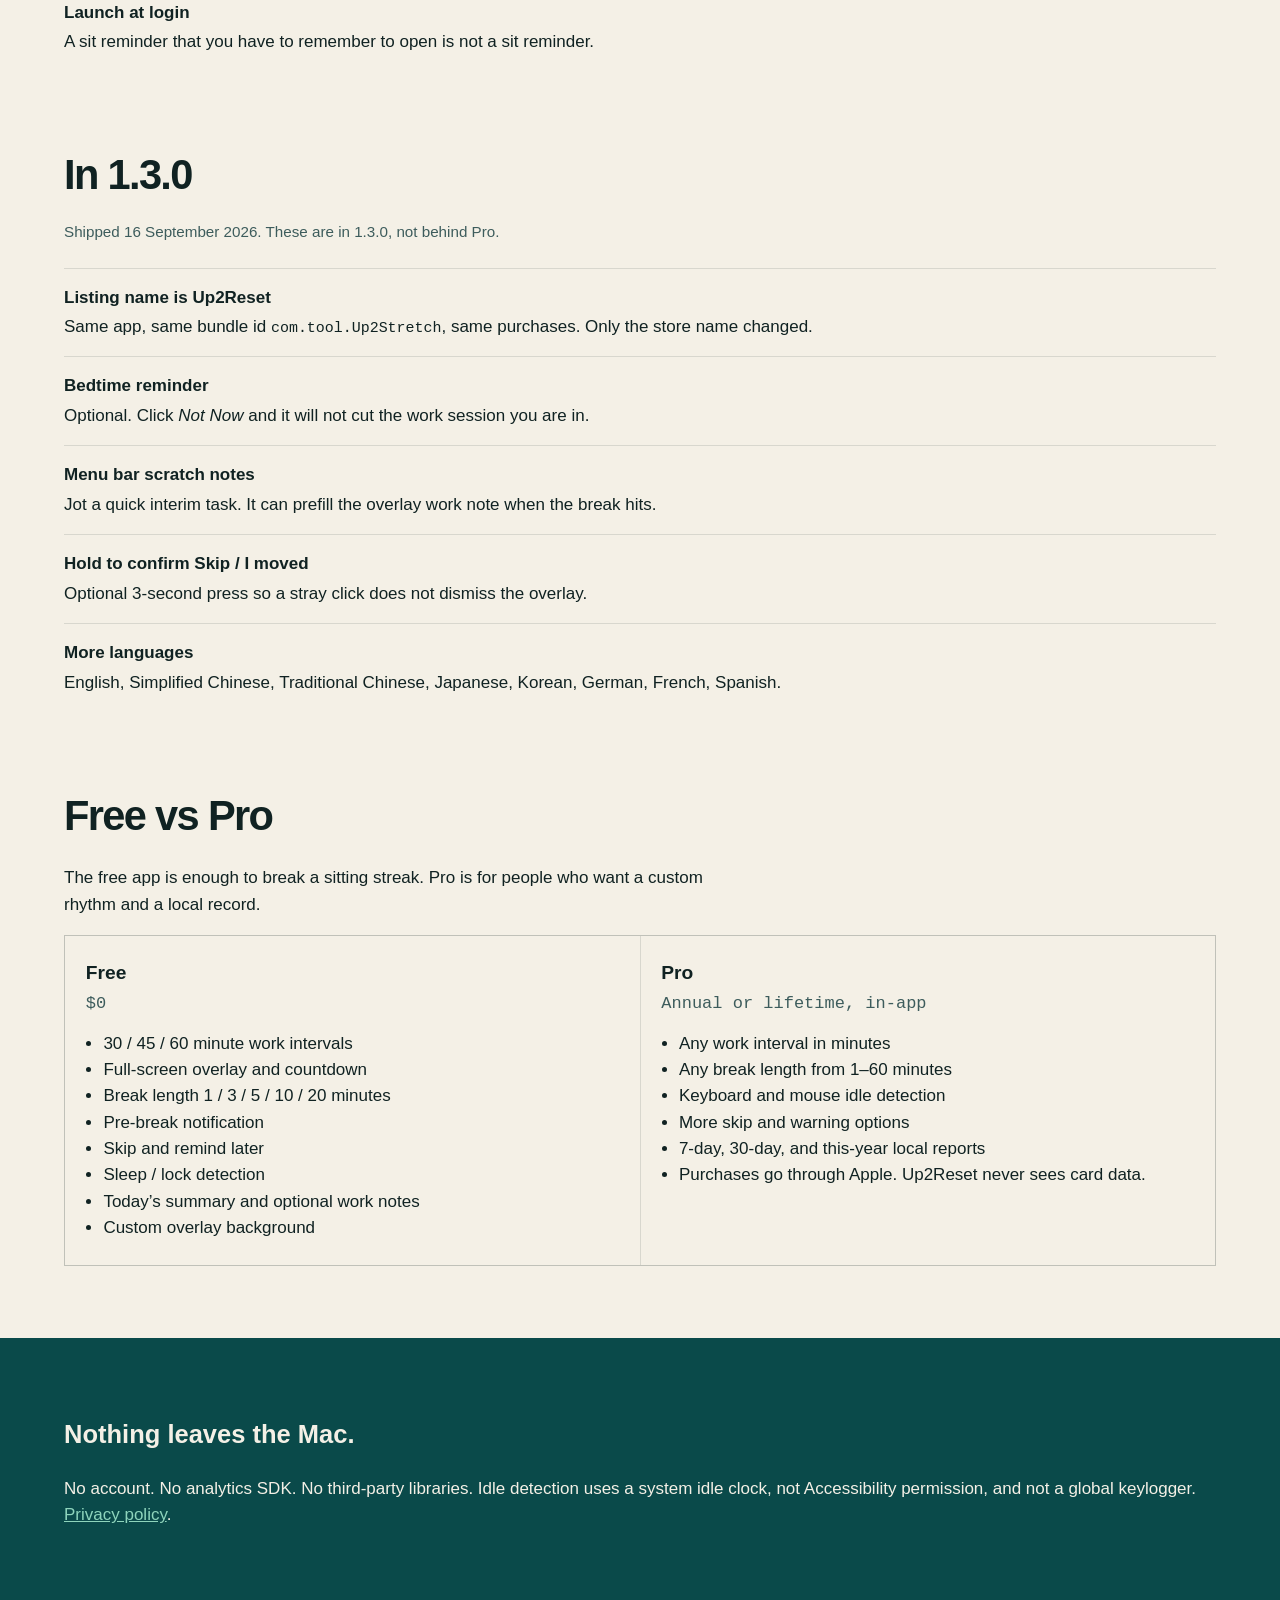
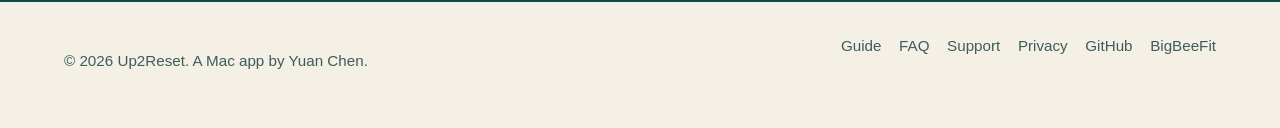
==== commit 3dd9e11e: "官网改为 1.3.0 已上架，去掉「仍是 Up2Stretch 1.2.1」的过时说明。 Co-authored-by: Cursor <cursoragent@cursor.com> Agent-T" ====
--- a/index.html
+++ b/index.html
@@ -34,7 +34,7 @@
         },
         "description": "A native macOS menu bar app that reminds knowledge workers to stand up and take a short movement break.",
         "url": "https://up2reset.com/",
-        "downloadUrl": "https://apps.apple.com/us/app/up2stretch/id6447865036?mt=12",
+        "downloadUrl": "https://apps.apple.com/us/app/up2reset/id6447865036?mt=12",
         "author": {
           "@type": "Person",
           "name": "Yuan Chen"
@@ -61,10 +61,10 @@
           },
           {
             "@type": "Question",
-            "name": "Why does the Mac App Store listing say Up2Stretch?",
+            "name": "Is Up2Reset the same app as Up2Stretch?",
             "acceptedAnswer": {
               "@type": "Answer",
-              "text": "The live Mac App Store listing is still named Up2Stretch (version 1.2.1). Up2Reset is the product brand. Version 1.3.0 is in App Store review and will rename the listing to Up2Reset. Same app, same developer, same download. Bundle id stays com.tool.Up2Stretch."
+              "text": "The Mac App Store listing is Up2Reset as of version 1.3.0. Same app, same developer, same download. Bundle id stays com.tool.Up2Stretch."
             }
           }
         ]
@@ -85,7 +85,7 @@
       <a href="/faq/">FAQ</a>
       <a href="/zh/">Chinese</a>
       <a href="https://github.com/chenhuaizhe/up2reset">GitHub</a>
-      <a href="https://apps.apple.com/us/app/up2stretch/id6447865036?mt=12">Mac App Store</a>
+      <a href="https://apps.apple.com/us/app/up2reset/id6447865036?mt=12">Mac App Store</a>
     </nav>
   </header>
 
@@ -95,10 +95,10 @@
         <h1>Sit too long.<br>The screen goes dim.</h1>
         <p class="lede">Up2Reset lives in the Mac menu bar. When you disappear into work, it covers every display and asks you to stand up, stretch, and reset.</p>
         <div class="hero-actions">
-          <a class="btn btn-primary" href="https://apps.apple.com/us/app/up2stretch/id6447865036?mt=12">Get it on Mac App Store</a>
+          <a class="btn btn-primary" href="https://apps.apple.com/us/app/up2reset/id6447865036?mt=12">Get it on Mac App Store</a>
           <a class="btn" href="/guide/" style="background:#fff;color:inherit;border:1px solid var(--line)">How to use it</a>
         </div>
-        <p class="note">Free to start. macOS 14.6+. No account. Live listing is still Up2Stretch 1.2.1. 1.3.0 is in App Store review and will rename it to Up2Reset.</p>
+        <p class="note">Free to start. macOS 14.6+. No account. Live on the Mac App Store as Up2Reset 1.3.0.</p>
       </div>
       <div class="stage" aria-label="Break overlay preview">
         <div class="menubar">
@@ -179,11 +179,11 @@
     <section class="section">
       <div class="wrap">
         <h2>In 1.3.0</h2>
-        <p class="note">In App Store review. Download today and you still get 1.2.1. These are in the 1.3.0 binary, not behind Pro.</p>
+        <p class="note">Shipped 16 September 2026. These are in 1.3.0, not behind Pro.</p>
         <ul class="facts">
           <li>
-            <strong>Listing name becomes Up2Reset</strong>
-            Same app, same bundle id <code>com.tool.Up2Stretch</code>, same purchases. Only the store name changes.
+            <strong>Listing name is Up2Reset</strong>
+            Same app, same bundle id <code>com.tool.Up2Stretch</code>, same purchases. Only the store name changed.
           </li>
           <li>
             <strong>Bedtime reminder</strong>
@@ -250,7 +250,7 @@
 
   <footer class="foot">
     <div class="wrap">
-      <p>© 2026 Up2Reset. A Mac app by Yuan Chen. App Store listing is still Up2Stretch until 1.3.0 ships.</p>
+      <p>© 2026 Up2Reset. A Mac app by Yuan Chen.</p>
       <nav>
         <a href="/guide/">Guide</a>
         <a href="/faq/">FAQ</a>
--- a/assets/site.css
+++ b/assets/site.css
@@ -370,16 +370,27 @@
 .guide-toc {
   display: flex;
   flex-wrap: wrap;
-  gap: 0.45rem 1.15rem;
+  align-items: baseline;
+  column-gap: 1.15rem;
+  row-gap: 0.5rem;
   margin: 0 0 2.2rem;
   padding: 0;
   list-style: none;
   font-size: 0.95rem;
 }
 
+.guide-toc li {
+  display: flex;
+  align-items: baseline;
+  margin: 0;
+  padding: 0;
+  line-height: 1.4;
+}
+
 .guide-toc a {
   color: var(--muted);
   text-decoration: none;
+  line-height: inherit;
 }
 
 .guide-toc a:hover {
@@ -407,7 +418,7 @@
   padding-left: 1.2rem;
 }
 
-.guide li + li {
+.guide ol > li + li {
   margin-top: 0.45rem;
 }
 
@@ -428,6 +439,30 @@
   padding-left: 1.15rem;
 }
 
+.crumbs {
+  margin: 0 0 1rem;
+  font-size: 0.92rem;
+  color: var(--muted);
+}
+
+.crumbs a {
+  color: var(--muted);
+}
+
+.article-cta {
+  display: flex;
+  flex-wrap: wrap;
+  gap: 0.7rem;
+  margin: 1.4rem 0 0.4rem;
+}
+
+.source {
+  margin-top: 2.5rem;
+  font-size: 0.92rem;
+  color: var(--muted);
+  max-width: 40rem;
+}
+
 .foot {
   padding: 2rem 0 2.5rem;
   color: var(--muted);
